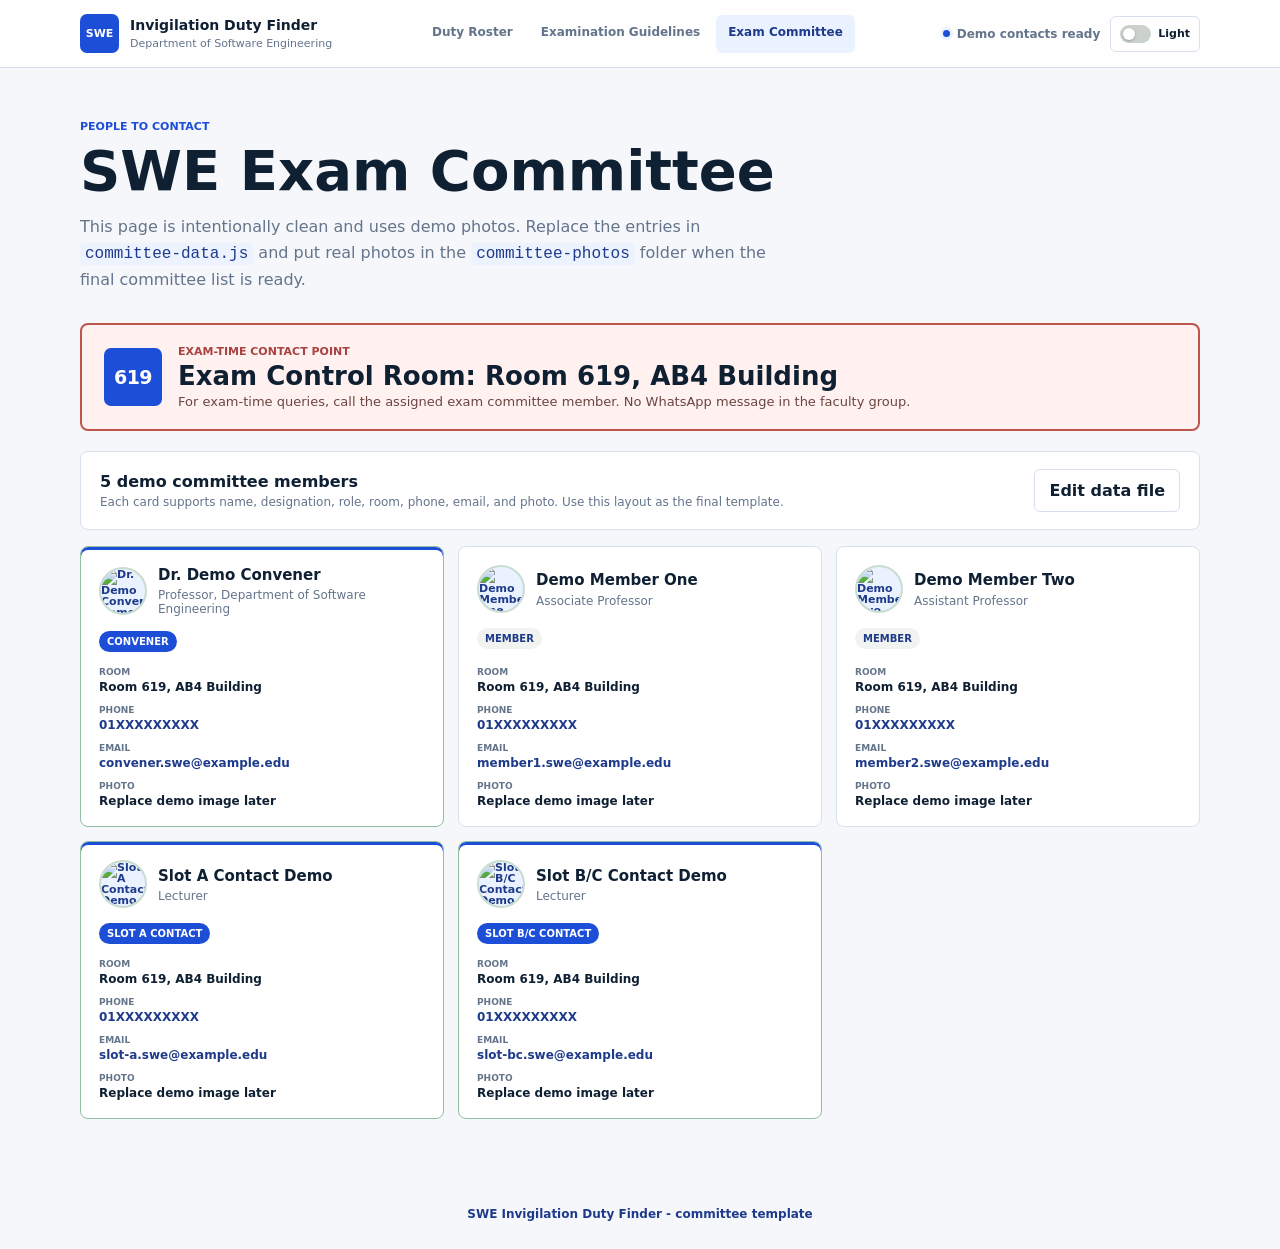
==== committee.html @ 733b45f8 "Add files via upload" ====
<!doctype html>
<html lang="en">
  <head>
    <meta charset="utf-8">
    <meta name="viewport" content="width=device-width, initial-scale=1">
    <meta http-equiv="Cache-Control" content="no-cache, no-store, must-revalidate">
    <meta name="theme-color" content="#f5f7fb">
    <meta name="description" content="SWE exam committee contact directory with editable demo cards.">
    <title>SWE Exam Committee</title>
    <link rel="stylesheet" href="./styles.css?v=8">
  </head>
  <body>
    <header class="topbar">
      <a class="brand" href="./index.html">
        <span class="brand-mark">SWE</span>
        <span><strong>Invigilation Duty Finder</strong><small>Department of Software Engineering</small></span>
      </a>
      <nav class="main-nav" aria-label="Main navigation">
        <a href="./index.html">Duty Roster</a>
        <a href="./guidelines.html">Examination Guidelines</a>
        <a class="active" href="./committee.html">Exam Committee</a>
      </nav>
      <div class="header-actions">
        <span class="data-status ready" id="committeeStatus"><i></i> Demo contacts ready</span>
        <button class="theme-toggle" type="button" aria-label="Switch to dark mode" title="Switch theme">
          <span class="theme-track"><i></i></span>
          <span class="theme-label">Light</span>
        </button>
      </div>
    </header>

    <main class="content-main">
      <section class="page-heading">
        <p class="eyebrow">People to contact</p>
        <h1>SWE Exam Committee</h1>
        <p>This page is intentionally clean and uses demo photos. Replace the entries in <code>committee-data.js</code> and put real photos in the <code>committee-photos</code> folder when the final committee list is ready.</p>
      </section>

      <section class="emergency-banner control-room-banner">
        <div class="emergency-symbol">619</div>
        <div>
          <span>Exam-time contact point</span>
          <strong>Exam Control Room: Room 619, AB4 Building</strong>
          <p>For exam-time queries, call the assigned exam committee member. No WhatsApp message in the faculty group.</p>
        </div>
      </section>

      <section class="committee-toolbar">
        <div>
          <strong id="committeeCount">Demo committee directory</strong>
          <p>Each card supports name, designation, role, room, phone, email, and photo. Use this layout as the final template.</p>
        </div>
        <a class="secondary-action" href="./committee-data.js" target="_blank" rel="noopener">Edit data file</a>
      </section>

      <section class="committee-grid" id="committeeGrid">
        <div class="guideline-loading"><span class="spinner"></span> Preparing committee directory...</div>
      </section>

      <section class="error-panel hidden" id="committeeError" role="alert">
        <div class="error-icon">!</div>
        <div><strong>Committee contacts could not be loaded</strong><p id="committeeErrorText"></p></div>
      </section>
    </main>

    <footer class="developer-footer">
      <span>SWE Invigilation Duty Finder - committee template</span>
    </footer>
    <script type="module" src="./theme.js?v=8"></script>
    <script type="module" src="./committee.js?v=8"></script>
  </body>
</html>
---- styles.css ----
:root {
  color-scheme: light;
  font-family: Inter, ui-sans-serif, system-ui, -apple-system, BlinkMacSystemFont, "Segoe UI", sans-serif;
  color: #17211b;
  background: #f5f7fb;
  font-synthesis: none;
  --ink: #102033;
  --muted: #64748b;
  --line: #d8e0ee;
  --surface: #fff;
  --green: #1d4ed8;
  --green-dark: #1e3a8a;
  --green-soft: #eaf2ff;
  --red: #a94242;
  --red-soft: #fbebea;
  --gold: #a16512;
  --gold-soft: #fff4de;
  --blue-soft: #e0f2fe;
  --shadow: 0 16px 45px rgba(29, 78, 216, .10);
}

* { box-sizing: border-box; }
html { color-scheme: light; }
body { min-width: 320px; min-height: 100vh; margin: 0; background: #f5f7fb; color: var(--ink); }
button, input { font: inherit; }
button, a { -webkit-tap-highlight-color: transparent; }
button { cursor: pointer; }

.topbar {
  min-height: 68px;
  padding: 10px max(22px, calc((100vw - 1120px) / 2));
  display: flex;
  align-items: center;
  justify-content: space-between;
  gap: 20px;
  border-bottom: 1px solid var(--line);
  background: rgba(255, 255, 255, .94);
}

.brand { display: inline-flex; align-items: center; gap: 11px; color: var(--ink); text-decoration: none; }
.brand-mark { display: grid; width: 39px; height: 39px; place-items: center; border-radius: 7px; background: var(--green); color: white; font-size: 11px; font-weight: 850; }
.brand > span:last-child { display: grid; line-height: 1.2; }
.brand strong { font-size: 14px; }
.brand small { margin-top: 3px; color: var(--muted); font-size: 11px; }
.main-nav { display: flex; align-items: center; gap: 4px; }
.main-nav a { min-height: 38px; padding: 10px 12px; border-radius: 6px; color: var(--muted); font-size: 12px; font-weight: 750; text-decoration: none; }
.main-nav a:hover { background: #f1f4f0; color: var(--ink); }
.main-nav a.active { background: var(--green-soft); color: var(--green-dark); }
.header-actions { display: flex; align-items: center; gap: 10px; }
.theme-toggle { min-height: 36px; padding: 5px 9px; display: inline-flex; align-items: center; gap: 7px; border: 1px solid var(--line); border-radius: 6px; background: var(--surface); color: var(--ink); }
.theme-track { position: relative; width: 31px; height: 18px; flex: none; border-radius: 999px; background: #cbd2cc; transition: background .2s; }
.theme-track i { position: absolute; top: 3px; left: 3px; width: 12px; height: 12px; border-radius: 50%; background: white; box-shadow: 0 1px 3px rgba(0, 0, 0, .25); transition: transform .2s; }
.theme-label { font-size: 11px; font-weight: 800; }
[data-theme="dark"] .theme-track { background: #42a875; }
[data-theme="dark"] .theme-track i { transform: translateX(13px); }
.data-status { display: inline-flex; align-items: center; gap: 7px; color: var(--muted); font-size: 12px; font-weight: 700; }
.data-status i { width: 7px; height: 7px; border-radius: 50%; background: #b6bdb8; }
.data-status.ready i { background: var(--green); box-shadow: 0 0 0 3px var(--green-soft); }
.data-status.error i { background: var(--red); }

.icon-button {
  display: grid;
  width: 38px;
  height: 38px;
  place-items: center;
  border: 1px solid var(--line);
  border-radius: 6px;
  background: white;
  color: var(--ink);
}

.icon-button:hover { border-color: #9dab9f; background: #f8faf7; }
main { width: min(1120px, calc(100% - 36px)); margin: 0 auto; padding: 64px 0 80px; }
.search-hero { max-width: 820px; margin: 0 auto 34px; text-align: center; }
.published-title { margin: 0 auto 26px; padding: 13px 17px; display: grid; gap: 4px; border: 1px solid #abd0b8; border-left: 4px solid var(--green); border-radius: 7px; background: var(--green-soft); text-align: left; }
.published-title span { color: var(--green); font-size: 10px; font-weight: 850; text-transform: uppercase; }
.published-title strong { color: var(--green-dark); font-size: 15px; line-height: 1.4; }
.eyebrow { margin: 0 0 9px; color: var(--green); font-size: 11px; font-weight: 850; text-transform: uppercase; }
h1 { margin: 0; font-size: clamp(38px, 6vw, 64px); line-height: 1.02; letter-spacing: 0; }
.hero-copy > p:last-child { max-width: 690px; margin: 18px auto 0; color: var(--muted); font-size: 17px; line-height: 1.6; }

.search-box {
  position: relative;
  margin: 30px auto 0;
  display: flex;
  align-items: center;
  border: 1px solid #bfc9c0;
  border-radius: 8px;
  background: white;
  box-shadow: var(--shadow);
}

.search-box:focus-within { border-color: var(--green); outline: 3px solid #d6ebde; }
.search-box > svg { flex: none; margin-left: 18px; color: var(--green); }
.search-box input { width: 100%; min-height: 62px; border: 0; outline: 0; padding: 0 48px 0 13px; background: transparent; color: var(--ink); font-size: 17px; }
.search-box input::placeholder { color: #8b958e; }
.search-box input:disabled { cursor: wait; }
.clear-button { position: absolute; right: 14px; width: 31px; height: 31px; border: 0; border-radius: 5px; background: #eff2ee; color: var(--muted); }

.suggestions {
  position: absolute;
  z-index: 20;
  top: calc(100% + 8px);
  left: 0;
  right: 0;
  max-height: 350px;
  overflow-y: auto;
  border: 1px solid var(--line);
  border-radius: 8px;
  background: white;
  box-shadow: 0 20px 50px rgba(29, 45, 34, .16);
  text-align: left;
}

.suggestion {
  width: 100%;
  padding: 13px 15px;
  display: grid;
  grid-template-columns: 46px minmax(0, 1fr) auto;
  align-items: center;
  gap: 12px;
  border: 0;
  border-bottom: 1px solid #e8ece7;
  background: white;
  color: var(--ink);
  text-align: left;
}

.suggestion:last-child { border-bottom: 0; }
.suggestion:hover, .suggestion.active { background: #f2f7f3; }
.suggestion-avatar { display: grid; width: 42px; height: 42px; place-items: center; border-radius: 6px; background: var(--green-soft); color: var(--green-dark); font-size: 12px; font-weight: 850; }
.suggestion-copy { min-width: 0; display: grid; gap: 3px; }
.suggestion-copy strong { overflow: hidden; text-overflow: ellipsis; white-space: nowrap; font-size: 14px; }
.suggestion-copy small { overflow: hidden; color: var(--muted); text-overflow: ellipsis; white-space: nowrap; }
.suggestion-initial { padding: 5px 8px; border-radius: 999px; background: #f1f3f0; color: var(--green-dark); font-size: 11px; font-weight: 850; }
.no-suggestion { padding: 24px; color: var(--muted); text-align: center; }
.roster-meta { margin-top: 13px; display: flex; justify-content: center; gap: 18px; color: var(--muted); font-size: 12px; }
.roster-meta a { color: var(--green); font-weight: 750; text-decoration: none; }
.roster-meta a:hover { text-decoration: underline; }

.loading-panel, .error-panel {
  min-height: 170px;
  padding: 30px;
  display: flex;
  align-items: center;
  justify-content: center;
  gap: 18px;
  border: 1px solid var(--line);
  border-radius: 8px;
  background: white;
}

.loading-panel p, .error-panel p { margin: 5px 0 0; color: var(--muted); }
.spinner { width: 37px; height: 37px; flex: none; border: 3px solid #dce9df; border-top-color: var(--green); border-radius: 50%; animation: spin .8s linear infinite; }
@keyframes spin { to { transform: rotate(360deg); } }
.error-panel { align-items: flex-start; justify-content: flex-start; border-color: #e3b8b3; background: #fffafa; }
.error-icon { display: grid; width: 36px; height: 36px; flex: none; place-items: center; border-radius: 6px; background: var(--red-soft); color: var(--red); font-weight: 850; }
.error-panel strong { color: var(--red); font-size: 18px; }
.error-panel code, footer code { padding: 2px 5px; border-radius: 4px; background: #eef1ed; color: var(--ink); }
.secondary-button { margin-top: 16px; min-height: 40px; border: 1px solid var(--line); border-radius: 6px; padding: 8px 14px; background: white; color: var(--ink); font-weight: 750; }

.empty-state { padding: 62px 20px 18px; text-align: center; }
.empty-state h2 { margin: 18px 0 8px; font-size: 21px; }
.empty-state p { max-width: 550px; margin: 0 auto; color: var(--muted); line-height: 1.6; }
.empty-calendar { width: 74px; height: 68px; margin: auto; border: 2px solid #a8b4aa; border-radius: 8px; color: var(--green); }
.empty-calendar span { display: block; height: 17px; border-bottom: 2px solid #a8b4aa; background: var(--green-soft); }
.empty-calendar b { display: grid; height: 47px; place-items: center; font-size: 15px; }

.person-results { margin-top: 42px; }
.priority-reminder { margin-bottom: 14px; padding: 17px 19px; display: flex; align-items: flex-start; gap: 13px; border: 2px solid #d3a44e; border-radius: 8px; background: #fff4d9; box-shadow: 0 10px 28px rgba(127, 82, 12, .08); }
.reminder-icon { display: grid; width: 32px; height: 32px; flex: none; place-items: center; border-radius: 6px; background: #a16512; color: white; font-size: 18px; font-weight: 900; }
.priority-reminder strong { color: #6d4308; font-size: 15px; }
.priority-reminder p { margin: 4px 0 0; color: #60461d; font-size: 14px; font-weight: 650; line-height: 1.5; }
.profile-bar { padding: 20px 22px; display: flex; align-items: center; gap: 15px; border: 1px solid var(--line); border-radius: 8px; background: white; box-shadow: var(--shadow); }
.avatar { display: grid; width: 58px; height: 58px; flex: none; place-items: center; border-radius: 7px; background: var(--green); color: white; font-size: 17px; font-weight: 850; }
.profile-copy { min-width: 0; flex: 1; }
.profile-title { display: flex; align-items: center; gap: 9px; }
.profile-title h2 { margin: 0; font-size: 23px; overflow-wrap: anywhere; }
.initial-pill { padding: 4px 8px; border-radius: 999px; background: var(--green-soft); color: var(--green-dark); font-size: 11px; font-weight: 850; }
.profile-copy p { margin: 6px 0 0; color: var(--muted); font-size: 13px; }
.separator { margin: 0 7px; color: #b1b8b3; }
.profile-actions { display: flex; gap: 8px; }
.download-button, .secondary-action { min-height: 43px; display: inline-flex; align-items: center; justify-content: center; gap: 8px; border-radius: 6px; padding: 9px 14px; font-weight: 750; white-space: nowrap; }
.download-button { border: 1px solid var(--green); background: var(--green); color: white; }
.download-button:hover { background: var(--green-dark); }
.download-button:disabled, .secondary-action:disabled { cursor: wait; opacity: .65; }
.secondary-action { border: 1px solid var(--line); background: white; color: var(--ink); }
.secondary-action:hover { border-color: #9dab9f; background: #f7f9f6; }
.contact-strip { margin-top: 14px; padding: 17px 20px; display: grid; grid-template-columns: 1fr 1.35fr 1fr; gap: 18px; border: 1px solid var(--line); border-radius: 8px; background: white; }
.contact-strip > div { min-width: 0; display: grid; align-content: start; gap: 5px; }
.contact-strip span { color: var(--muted); font-size: 10px; font-weight: 800; text-transform: uppercase; }
.contact-strip a, .contact-strip strong { color: var(--ink); font-size: 13px; font-weight: 750; overflow-wrap: anywhere; text-decoration: none; }
.contact-strip a:hover { color: var(--green); text-decoration: underline; }
.outside-notice { margin-top: 13px; padding: 12px 15px; border: 1px solid #e8cb96; border-radius: 6px; background: var(--gold-soft); color: #68420e; font-size: 13px; }

.summary-grid { margin-top: 14px; display: grid; grid-template-columns: .75fr .75fr 1.5fr; gap: 14px; }
.summary-card { min-height: 125px; padding: 19px; display: flex; flex-direction: column; justify-content: space-between; border: 1px solid var(--line); border-radius: 8px; background: white; }
.summary-card span { color: var(--muted); font-size: 12px; font-weight: 750; }
.summary-card strong { font-size: 36px; line-height: 1.1; }
.next-card { border-color: #b9d5c3; background: var(--green-soft); }
.next-card strong { font-size: 20px; color: var(--green-dark); }

.no-duty { margin-top: 16px; padding: 22px; border: 1px solid #d8ded8; border-radius: 8px; background: white; text-align: center; }
.no-duty p { margin: 6px 0 0; color: var(--muted); }
.schedule-panel { margin-top: 16px; border: 1px solid var(--line); border-radius: 8px; background: white; overflow: hidden; }
.section-heading { padding: 20px 22px; display: flex; align-items: end; justify-content: space-between; gap: 20px; border-bottom: 1px solid var(--line); }
.section-heading h3 { margin: 0; font-size: 19px; }
.section-heading > span { max-width: 50%; color: var(--muted); font-size: 12px; text-align: right; }
.duty-list { display: grid; }
.duty-row { min-height: 86px; padding: 14px 20px; display: grid; grid-template-columns: 78px minmax(0, 1fr); align-items: center; gap: 18px; border-top: 1px solid #e8ece7; }
.duty-row:first-child { border-top: 0; }
.date-tile { display: grid; width: 64px; height: 58px; place-items: center; align-content: center; border-radius: 6px; background: #f0f3ef; }
.date-tile strong { font-size: 18px; line-height: 1; }
.date-tile span { margin-top: 4px; color: var(--muted); font-size: 10px; font-weight: 800; text-transform: uppercase; }
.daily-duty-content { min-width: 0; display: grid; gap: 11px; }
.daily-duty-heading { display: flex; align-items: baseline; justify-content: space-between; gap: 12px; }
.daily-duty-heading strong { font-size: 14px; }
.daily-duty-heading span { color: var(--muted); font-size: 11px; font-weight: 700; }
.daily-slots { display: flex; flex-wrap: wrap; gap: 9px; }
.duty-slot { min-width: 205px; flex: 1; padding: 9px 11px; display: flex; align-items: center; gap: 10px; border: 1px solid #e4e9e3; border-radius: 7px; background: #fbfcfa; }
.slot-badge { display: grid; width: 40px; height: 40px; flex: none; place-items: center; border-radius: 6px; font-weight: 900; }
.slot-a { background: var(--red-soft); color: var(--red); }
.slot-b { background: var(--gold-soft); color: var(--gold); }
.slot-c { background: var(--blue-soft); color: #365d94; }
.duty-slot div, .duty-time { display: grid; gap: 3px; }
.duty-slot small, .duty-time small { color: var(--muted); font-size: 11px; font-weight: 750; text-transform: uppercase; }
.duty-slot strong, .duty-time strong { font-size: 13px; }
.important-note { margin-top: 15px; padding: 16px 18px; display: flex; gap: 14px; border-left: 3px solid var(--green); background: #edf5ef; }
.important-note strong { flex: none; color: var(--green-dark); }
.important-note p { margin: 0; color: #425348; line-height: 1.5; }
footer { width: min(1120px, calc(100% - 36px)); margin: 0 auto; padding: 0 0 30px; display: flex; justify-content: space-between; gap: 20px; color: #7b857e; font-size: 11px; }
.developer-footer { justify-content: center; padding-top: 8px; text-align: center; }
.developer-footer a { color: var(--green-dark); font-size: 12px; font-weight: 750; text-decoration: none; }
.developer-footer a:hover { color: var(--green); text-decoration: underline; }
.hidden { display: none !important; }

[data-theme="dark"] {
  color-scheme: dark;
  --ink: #ecf3ee;
  --muted: #a9b6ad;
  --line: #243143;
  --surface: #111827;
  --green: #60a5fa;
  --green-dark: #bfdbfe;
  --green-soft: #172554;
  --amber-soft: #3d321c;
  --red-soft: #432623;
  --blue-soft: #22334b;
  --shadow: 0 16px 45px rgba(0, 0, 0, .25);
}
[data-theme="dark"] body { background: #0b1220; }
[data-theme="dark"] .topbar,
[data-theme="dark"] .search-box,
[data-theme="dark"] .suggestions,
[data-theme="dark"] .suggestion,
[data-theme="dark"] .loading-panel,
[data-theme="dark"] .error-panel,
[data-theme="dark"] .profile-bar,
[data-theme="dark"] .contact-strip,
[data-theme="dark"] .summary-card,
[data-theme="dark"] .no-duty,
[data-theme="dark"] .schedule-panel,
[data-theme="dark"] .slot-section,
[data-theme="dark"] .guideline-panel,
[data-theme="dark"] .committee-toolbar,
[data-theme="dark"] .committee-card {
  background: var(--surface);
}
[data-theme="dark"] .topbar { background: rgba(17, 24, 39, .96); }
[data-theme="dark"] .suggestion:hover,
[data-theme="dark"] .suggestion.active,
[data-theme="dark"] .secondary-action:hover,
[data-theme="dark"] .icon-button:hover,
[data-theme="dark"] .quiet-button:hover { background: #243129; }
[data-theme="dark"] .search-box input,
[data-theme="dark"] .room-input,
[data-theme="dark"] .student-input { color: var(--ink); }
[data-theme="dark"] .duty-slot { border-color: var(--line); background: #17201b; }
[data-theme="dark"] .date-tile,
[data-theme="dark"] .clear-button,
[data-theme="dark"] .role-pill { background: #27332c; color: var(--ink); }
[data-theme="dark"] .priority-reminder { border-color: #8f6d2d; background: #3d321c; }
[data-theme="dark"] .priority-reminder strong,
[data-theme="dark"] .priority-reminder p { color: #f2d49c; }
[data-theme="dark"] .emergency-banner { border-color: #8e4842; background: #382321; }
[data-theme="dark"] .emergency-banner p { color: #e5b6b1; }
[data-theme="dark"] .guideline-item p,
[data-theme="dark"] .important-note p { color: #c5d0c8; }
[data-theme="dark"] .main-nav a:hover { background: #243129; color: var(--ink); }

.content-main { padding-top: 52px; }
.page-heading { max-width: 820px; margin-bottom: 30px; }
.page-heading h1 { font-size: clamp(38px, 5vw, 56px); }
.page-heading > p:last-child { max-width: 720px; margin: 15px 0 0; color: var(--muted); font-size: 16px; line-height: 1.6; }
.emergency-banner { margin-bottom: 20px; padding: 20px 22px; display: flex; align-items: center; gap: 16px; border: 2px solid #bd554c; border-radius: 8px; background: #fff1ef; }
.emergency-symbol { display: grid; width: 48px; height: 48px; flex: none; place-items: center; border-radius: 7px; background: #a94242; color: white; font-size: 25px; font-weight: 900; }
.emergency-banner > div:last-child { display: grid; gap: 3px; }
.emergency-banner span { color: var(--red); font-size: 11px; font-weight: 850; text-transform: uppercase; }
.emergency-banner strong { font-size: 26px; }
.emergency-banner a { color: var(--red); text-decoration: none; }
.emergency-banner p { margin: 0; color: #6b4541; font-size: 13px; }
.slot-section, .guideline-panel { border: 1px solid var(--line); border-radius: 8px; background: white; overflow: hidden; }
.section-heading.plain { margin: 0; }
.section-heading.plain h2 { margin: 0; font-size: 20px; }
.section-heading.plain a { color: var(--green); font-size: 12px; font-weight: 750; text-decoration: none; }
.slot-overview { padding: 18px 22px 22px; display: grid; grid-template-columns: repeat(3, 1fr); gap: 12px; }
.slot-overview article { padding: 15px; display: flex; align-items: center; gap: 12px; border: 1px solid var(--line); border-radius: 7px; }
.slot-overview article div { display: grid; gap: 3px; }
.slot-overview span { color: var(--muted); font-size: 11px; font-weight: 750; }
.slot-overview strong { font-size: 13px; }
.notice-callout { margin: 15px 0; padding: 14px 17px; border-left: 4px solid var(--gold); background: var(--gold-soft); color: #68420e; font-size: 13px; font-weight: 650; line-height: 1.5; }
.guideline-panel { margin-top: 16px; }
.guideline-list { display: grid; }
.guideline-item { padding: 19px 22px; display: grid; grid-template-columns: 38px 1fr; gap: 13px; border-top: 1px solid #e8ece7; }
.guideline-item:first-child { border-top: 0; }
.guideline-item > span { display: grid; width: 32px; height: 32px; place-items: center; border-radius: 6px; background: var(--green); color: white; font-weight: 850; }
.guideline-item p { margin: 3px 0 0; color: #34423a; line-height: 1.6; }
.guideline-loading { min-height: 140px; display: flex; align-items: center; justify-content: center; gap: 12px; color: var(--muted); }
.guideline-loading .spinner { width: 27px; height: 27px; }
.cooperation-note { margin-top: 16px; padding: 18px 20px; border: 1px solid #bad5c3; border-radius: 8px; background: var(--green-soft); color: #294c37; font-size: 14px; font-weight: 650; line-height: 1.6; }
.committee-toolbar { margin-bottom: 16px; padding: 17px 19px; display: flex; align-items: center; justify-content: space-between; gap: 18px; border: 1px solid var(--line); border-radius: 8px; background: white; }
.committee-toolbar p { margin: 4px 0 0; color: var(--muted); font-size: 12px; }
.committee-toolbar .secondary-action { text-decoration: none; }
.committee-grid { display: grid; grid-template-columns: repeat(3, minmax(0, 1fr)); gap: 14px; }
.committee-grid > .guideline-loading { grid-column: 1 / -1; border: 1px solid var(--line); border-radius: 8px; background: white; }
.committee-card { padding: 18px; display: flex; flex-direction: column; border: 1px solid var(--line); border-radius: 8px; background: white; }
.committee-card.lead { border-color: #92bea2; box-shadow: inset 0 3px 0 var(--green); }
.committee-card-head { width: 100%; min-width: 0; display: grid; grid-template-columns: 48px minmax(0, 1fr); align-items: center; gap: 11px; overflow: hidden; }
.committee-card-head > div { min-width: 0; }
.committee-photo {
  position: relative;
  display: block;
  width: 48px !important;
  min-width: 48px !important;
  max-width: 48px !important;
  height: 48px !important;
  min-height: 48px !important;
  max-height: 48px !important;
  flex: 0 0 48px;
  overflow: hidden !important;
  border: 2px solid #c9ddcf;
  border-radius: 50% !important;
  background: var(--green-soft);
  color: var(--green-dark);
  font-size: 11px;
  font-weight: 900;
  line-height: 1;
  isolation: isolate;
  contain: strict;
}
.committee-photo img,
.committee-photo b {
  position: absolute;
  inset: 0;
  width: 100% !important;
  height: 100% !important;
}
.committee-photo img {
  display: block !important;
  max-width: 100% !important;
  max-height: 100% !important;
  overflow: hidden !important;
  border: 0 !important;
  border-radius: 50% !important;
  object-fit: cover !important;
  object-position: center center !important;
  opacity: 0;
  transition: opacity .15s ease;
}
.committee-photo b {
  display: grid;
  place-items: center;
  padding-top: 1px;
}
.committee-photo.image-ready img { opacity: 1; }
.committee-photo.image-ready b { opacity: 0; }
.committee-card h2 { max-width: 100%; margin: 0; overflow-wrap: anywhere; font-size: 15px; line-height: 1.35; }
.committee-card-head p { margin: 3px 0 0; color: var(--muted); font-size: 12px; }
.role-pill { align-self: flex-start; margin: 15px 0; padding: 5px 8px; border-radius: 999px; background: #f0f3ef; color: var(--green-dark); font-size: 10px; font-weight: 850; text-transform: uppercase; }
.committee-card.lead .role-pill { background: var(--green); color: white; }
.committee-card dl { margin: auto 0 0; display: grid; gap: 11px; }
.committee-card dl div { display: grid; gap: 3px; }
.committee-card dt { color: var(--muted); font-size: 9px; font-weight: 800; text-transform: uppercase; }
.committee-card dd { margin: 0; color: var(--ink); font-size: 12px; font-weight: 650; overflow-wrap: anywhere; }
.committee-card dd a { color: var(--green-dark); text-decoration: none; }
.committee-card dd a:hover { text-decoration: underline; }

@media (max-width: 760px) {
  .topbar { flex-wrap: wrap; }
  .topbar .main-nav { order: 3; width: 100%; justify-content: center; padding-top: 7px; border-top: 1px solid var(--line); }
  main { padding-top: 42px; }
  .summary-grid { grid-template-columns: 1fr 1fr; }
  .next-card { grid-column: 1 / -1; }
  .profile-bar { align-items: flex-start; flex-wrap: wrap; }
  .profile-copy { min-width: calc(100% - 78px); }
  .profile-actions { width: 100%; }
  .profile-actions button { flex: 1; }
  .contact-strip { grid-template-columns: 1fr 1fr; }
  .contact-strip > div:last-child { grid-column: 1 / -1; }
  .duty-row { grid-template-columns: 70px minmax(0, 1fr); }
  .committee-grid { grid-template-columns: 1fr 1fr; }
  .slot-overview { grid-template-columns: 1fr; }
}

@media (max-width: 520px) {
  .topbar { padding: 10px 14px; }
  .brand small, .data-status, .theme-label { display: none; }
  .theme-toggle { width: 43px; padding: 5px; justify-content: center; }
  .topbar .main-nav { position: fixed; z-index: 50; left: 0; right: 0; bottom: 0; width: 100%; min-height: 58px; padding: 0; justify-content: space-around; border-top: 1px solid var(--line); background: var(--surface); }
  .main-nav a { display: grid; min-height: 50px; place-items: center; padding: 7px 8px; text-align: center; }
  body { padding-bottom: 62px; }
  main { width: min(100% - 24px, 480px); }
  h1 { font-size: 40px; }
  .hero-copy > p:last-child { font-size: 15px; }
  .search-box input { min-height: 57px; font-size: 15px; }
  .roster-meta { align-items: center; flex-direction: column; gap: 5px; }
  .profile-title { align-items: flex-start; flex-direction: column; gap: 5px; }
  .profile-actions { flex-direction: column; }
  .contact-strip { grid-template-columns: 1fr; }
  .contact-strip > div:last-child { grid-column: auto; }
  .summary-grid { grid-template-columns: 1fr; }
  .next-card { grid-column: auto; }
  .summary-card { min-height: 108px; }
  .section-heading { align-items: flex-start; flex-direction: column; }
  .section-heading > span { max-width: none; text-align: left; }
  .duty-row { padding: 14px; gap: 12px; }
  .daily-duty-heading { align-items: flex-start; flex-direction: column; gap: 3px; }
  .duty-slot { min-width: 100%; }
  .important-note { flex-direction: column; gap: 5px; }
  .emergency-banner { align-items: flex-start; padding: 16px; }
  .committee-toolbar { align-items: flex-start; flex-direction: column; }
  .committee-toolbar .secondary-action { width: 100%; }
  .committee-grid { grid-template-columns: 1fr; }
  footer { align-items: center; flex-direction: column; text-align: center; }
}

/* Version 7 dark-mode visibility fixes */
html[data-theme="dark"] {
  color: var(--ink);
  background: #0b1220;
}
html[data-theme="dark"] body {
  color: var(--ink);
}
html[data-theme="dark"] h1,
html[data-theme="dark"] h2,
html[data-theme="dark"] h3,
html[data-theme="dark"] h4,
html[data-theme="dark"] h5,
html[data-theme="dark"] h6,
html[data-theme="dark"] .summary-card strong,
html[data-theme="dark"] .daily-duty-heading strong,
html[data-theme="dark"] .duty-slot strong,
html[data-theme="dark"] .slot-overview strong,
html[data-theme="dark"] .committee-toolbar strong,
html[data-theme="dark"] .committee-card h2,
html[data-theme="dark"] .emergency-banner strong,
html[data-theme="dark"] .profile-title h2,
html[data-theme="dark"] .empty-state h2 {
  color: var(--ink);
}
html[data-theme="dark"] .published-title strong,
html[data-theme="dark"] .initial-pill,
html[data-theme="dark"] .suggestion-initial,
html[data-theme="dark"] .next-card strong,
html[data-theme="dark"] .important-note strong,
html[data-theme="dark"] .developer-footer a,
html[data-theme="dark"] .committee-card dd a {
  color: var(--green-dark);
}
html[data-theme="dark"] .outside-notice,
html[data-theme="dark"] .notice-callout {
  color: #f2d49c;
}
html[data-theme="dark"] .cooperation-note {
  color: #cce7d5;
}
html[data-theme="dark"] .error-panel code,
html[data-theme="dark"] footer code {
  background: #27332c;
  color: var(--ink);
}
html[data-theme="dark"] .secondary-button,
html[data-theme="dark"] .secondary-action,
html[data-theme="dark"] .icon-button {
  background: var(--surface);
  color: var(--ink);
}
html[data-theme="dark"] .search-box:focus-within {
  outline-color: rgba(83, 183, 129, .35);
}

@media print {
  @page { size: A4; margin: 13mm; }
  body { padding: 0; background: white; }
  .topbar, .search-hero, .loading-panel, .error-panel, .empty-state, footer, .profile-actions, .outside-notice { display: none !important; }
  main { width: 100%; padding: 0; }
  .person-results { display: block !important; margin: 0; }
  .priority-reminder, .profile-bar, .contact-strip, .summary-card, .schedule-panel { box-shadow: none; break-inside: avoid; }
  .profile-bar { padding: 15px; }
  .contact-strip { margin-top: 9px; padding: 12px; }
  .summary-grid { margin-top: 9px; }
  .summary-card { min-height: 90px; padding: 13px; }
  .summary-card strong { font-size: 27px; }
  .schedule-panel { margin-top: 9px; }
  .duty-row { min-height: 68px; padding: 8px 14px; break-inside: avoid; }
  .date-tile { height: 48px; }
}


/* Version 8 SWE custom sections */
.control-room-banner .emergency-symbol {
  width: 58px;
  height: 58px;
  font-size: 19px;
  letter-spacing: -.03em;
  background: var(--green);
}
.slot-overview small {
  color: var(--muted);
  font-size: 11px;
  font-weight: 750;
}
.resource-section {
  margin-top: 16px;
  border: 1px solid var(--line);
  border-radius: 8px;
  background: white;
  overflow: hidden;
}
.resource-grid {
  padding: 18px 22px 22px;
  display: grid;
  grid-template-columns: repeat(4, minmax(0, 1fr));
  gap: 12px;
}
.resource-card {
  min-height: 132px;
  padding: 16px;
  display: flex;
  flex-direction: column;
  gap: 8px;
  border: 1px solid var(--line);
  border-radius: 8px;
  background: #fbfdff;
  color: var(--ink);
  text-decoration: none;
}
.resource-card:hover { border-color: var(--green); box-shadow: var(--shadow); }
.resource-card span {
  width: fit-content;
  padding: 5px 8px;
  border-radius: 999px;
  background: var(--green-soft);
  color: var(--green-dark);
  font-size: 10px;
  font-weight: 900;
  text-transform: uppercase;
}
.resource-card strong { font-size: 14px; line-height: 1.35; }
.resource-card small { margin-top: auto; color: var(--muted); font-size: 12px; line-height: 1.35; }
.page-heading code { padding: 2px 5px; border-radius: 4px; background: #edf2ff; color: var(--green-dark); }
.developer-footer span { color: var(--green-dark); font-size: 12px; font-weight: 750; }
html[data-theme="dark"] .resource-section,
html[data-theme="dark"] .resource-card { background: var(--surface); }
html[data-theme="dark"] .resource-card:hover { border-color: var(--green); }
html[data-theme="dark"] .page-heading code { background: #172554; color: var(--green-dark); }
@media (max-width: 760px) { .resource-grid { grid-template-columns: 1fr 1fr; } }
@media (max-width: 520px) { .resource-grid { grid-template-columns: 1fr; } }
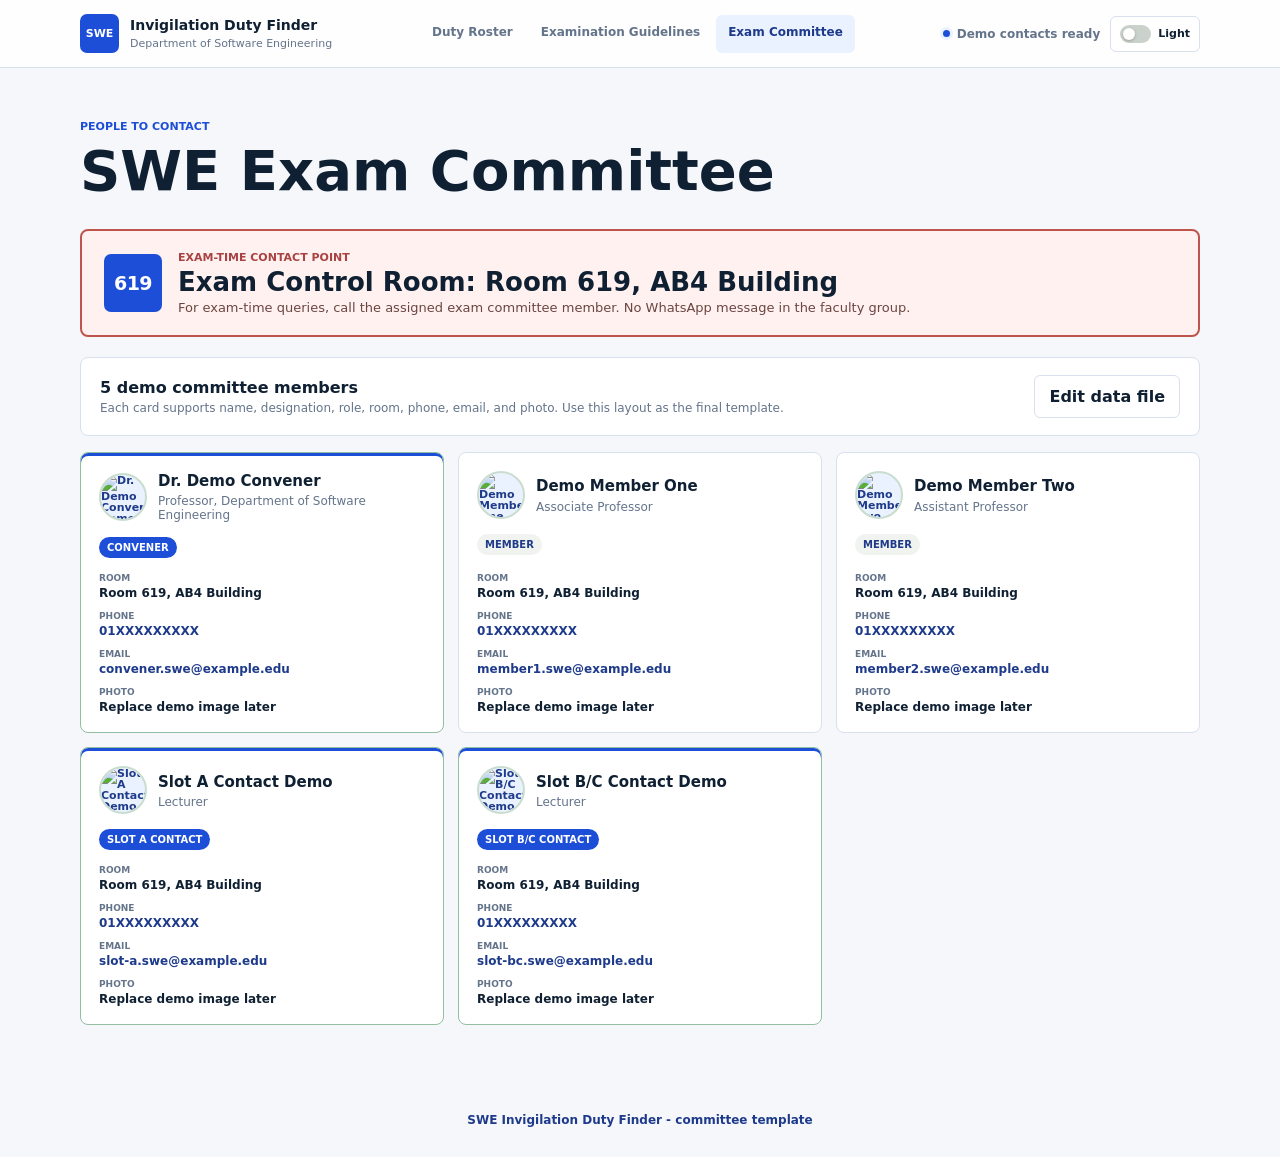
==== commit d00be11f: "Update committee.html" ====
--- a/committee.html
+++ b/committee.html
@@ -33,7 +33,7 @@
       <section class="page-heading">
         <p class="eyebrow">People to contact</p>
         <h1>SWE Exam Committee</h1>
-        <p>This page is intentionally clean and uses demo photos. Replace the entries in <code>committee-data.js</code> and put real photos in the <code>committee-photos</code> folder when the final committee list is ready.</p>
+        <!-- <p>This page is intentionally clean and uses demo photos. Replace the entries in <code>committee-data.js</code> and put real photos in the <code>committee-photos</code> folder when the final committee list is ready.</p> -->
       </section>
 
       <section class="emergency-banner control-room-banner">
